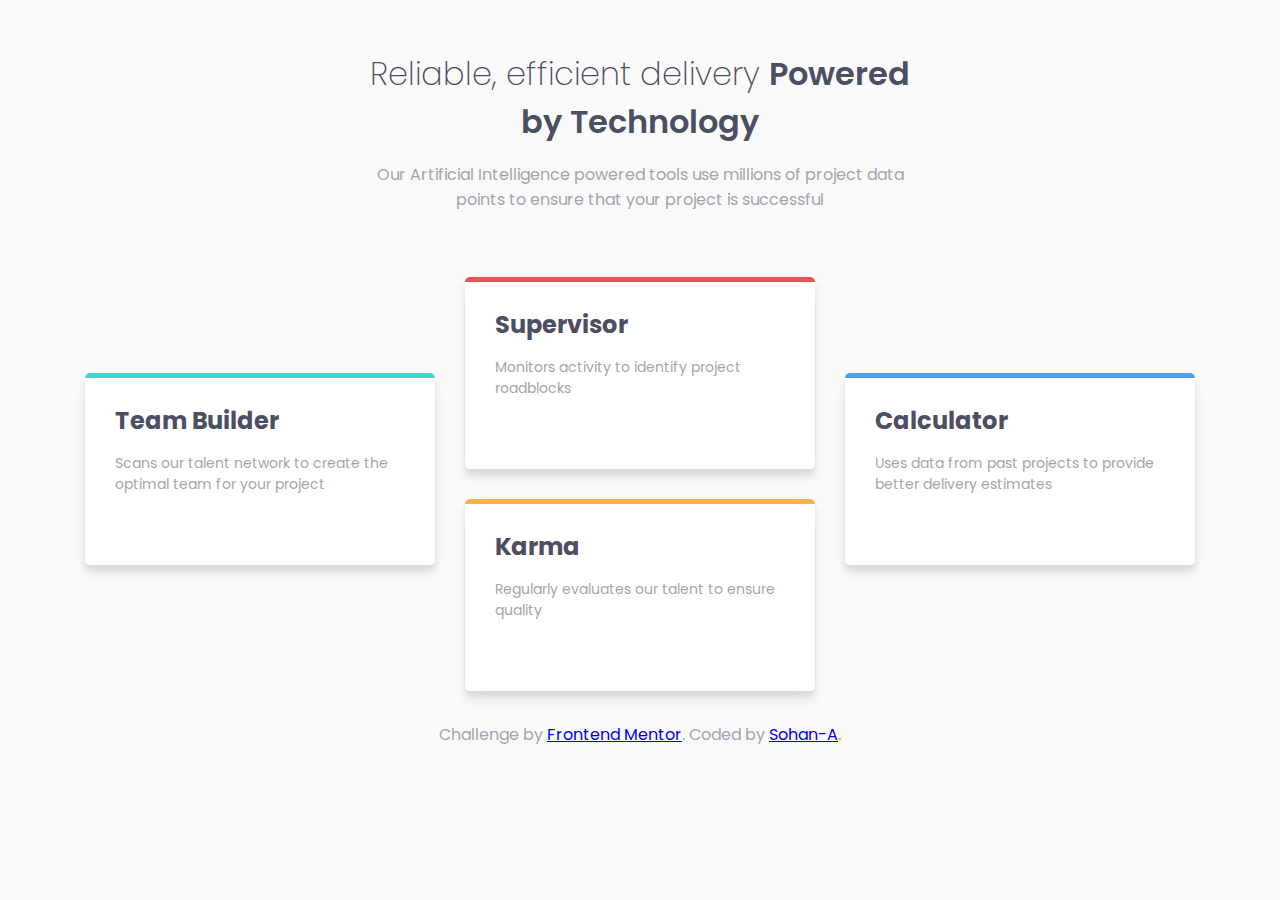
==== four-card-feature-section-master/index.html @ a177b5c6 "Added Four-card-feature-section-project" ====
<!DOCTYPE html>
<html lang="en">

<head>
  <meta charset="UTF-8">
  <meta name="viewport" content="width=device-width, initial-scale=1.0">
  <!-- displays site properly based on user's device -->

  <link rel="icon" type="image/png" sizes="32x32" href="./images/favicon-32x32.png">

  <title>Frontend Mentor | Four card feature section</title>
  <link rel="stylesheet" href="styles.css">

  <!-- Feel free to remove these styles or customise in your own stylesheet 👍 -->

</head>

<body>
  <header>
    <h1>Reliable, efficient delivery
      <span class="strong">Powered by Technology</span></h1>
    <p> Our Artificial Intelligence powered tools use millions of project data points
      to ensure that your project is successful</p>
  </header>
  <div class="container">
    <div class="box box-cyan box-push">
      <h2>Team Builder</h3>
        <p>Scans our talent network to create the optimal team for your project</p>
        <img src="/images/icon-team-builder.svg" alt="">
    </div>
    <div class="box box-red">
      <h2>Supervisor</h3>
        <p>Monitors activity to identify project roadblocks</p>
        <img src="/images/icon-supervisor.svg" alt="">
    </div>
    <div class="box box-blue box-push">
      <h2>Calculator</h3>
        <p>Uses data from past projects to provide better delivery estimates</p>
        <img src="/images//icon-calculator.svg" alt="">
    </div>
    <div class="box box-orange">
      <h2>Karma</h3>
        <p>Regularly evaluates our talent to ensure quality</p>
        <img src="/images/icon-karma.svg" alt="">
    </div>

  </div>
  <footer>
    <p>
      Challenge by <a href="https://www.frontendmentor.io?ref=challenge" target="_blank">Frontend Mentor</a>.
      Coded by <a href="#">Sohan-A</a>.
    </p>
  </footer>
</body>

</html>
---- four-card-feature-section-master/styles.css ----
@import url("https://fonts.googleapis.com/css2?family=Poppins:wght@200;400;600&display=swap");
* {
  box-sizing: border-box;
}
body {
  background-color: hsl(0, 0%, 98%);
  font-family: "Poppins", sans-serif;
  color: hsl(234, 12%, 34%)
}
header {
  margin: 50px auto;
  max-width: 550px;
  text-align: center;
}
h1 {
  font-weight: 200;
  margin: 0;
}
span.strong {
  font-weight: 600;
}
p {
  color: hsl(229, 6%, 66%);
}
footer {
  text-align: center;
}
.container {
  display: flex;
  margin: 0 auto;
  flex-wrap: wrap;
  justify-content: center;
  max-width: 1140px;
}
.box {
  background-color: #fff;
  padding: 30px;
  width: 350px;
  margin: 15px;
  position: relative;
  overflow: hidden;
  box-shadow: 0 10px 20px rgba(0, 0, 0, 0.05), 0 6px 6px rgba(0, 0, 0, 0.1);
  border-radius: 5px;
}
.box::after{
    content: '';
    background-color: purple;
    position: absolute;
    top: 0;
    left: 0;
    height: 5px;
    width: 100%;
}
.box-blue::after{
    background-color: hsl(212, 86%, 64%)
}
.box-red::after{
    background-color: hsl(0, 78%, 62%)
}
.box-orange::after{
    background-color: hsl(34, 97%, 64%)
}
.box-cyan::after{
    background-color: hsl(180, 62%, 55%)
}
.box h2 {
  margin: 0;
  font-weight: 400px;
}
.box p{
    font-size: 14px;
    margin: 15px 0 40px;
}
.box img {
  display: block;
  margin-left: auto;
}
.box-push{
    transform: translateY(50%);
}
@media (max-width: 775px) {
    .box-push{
        transform: translateY(0);
    }
}
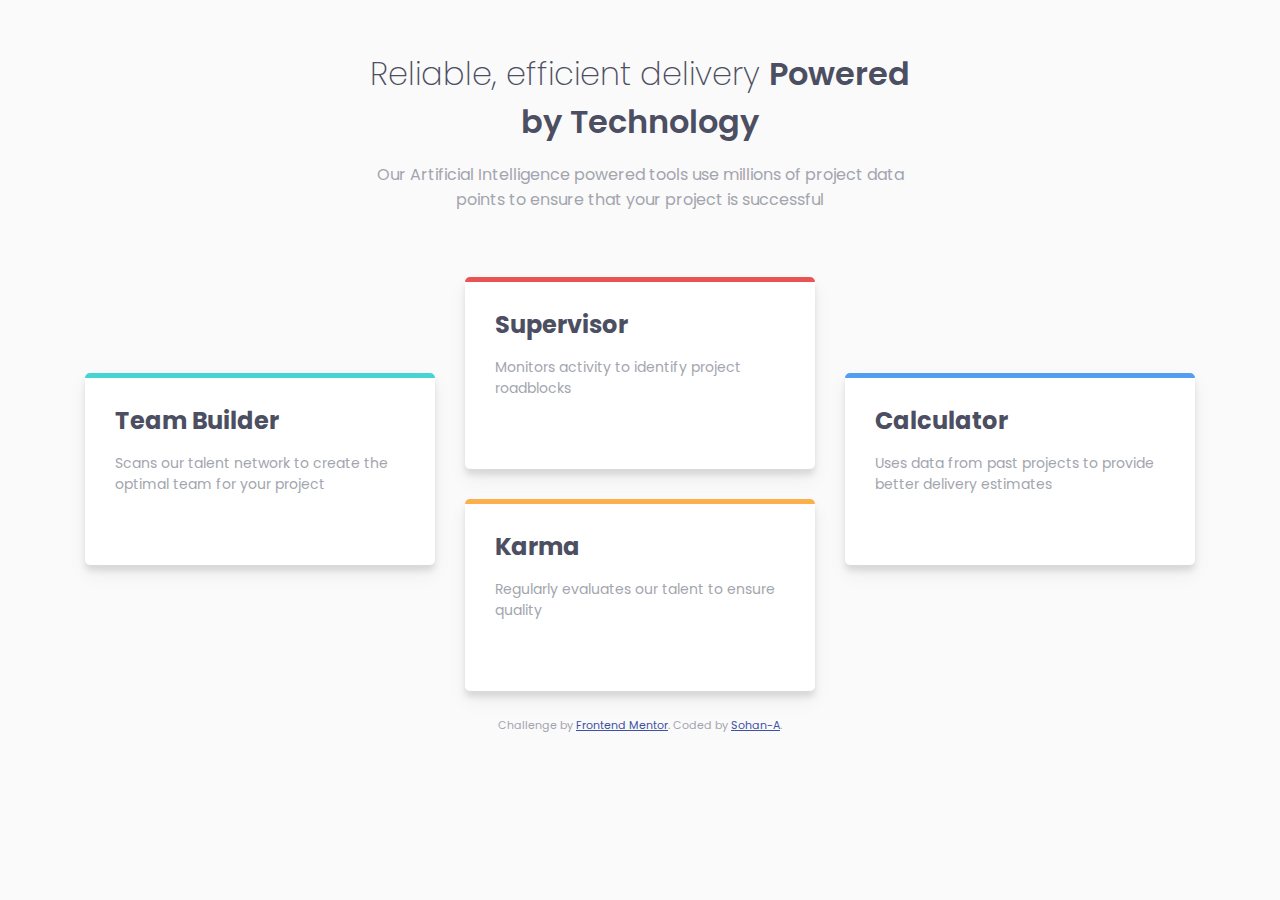
==== commit c702e710: "Sign-up-form" ====
--- a/four-card-feature-section-master/index.html
+++ b/four-card-feature-section-master/index.html
@@ -12,6 +12,16 @@
   <link rel="stylesheet" href="styles.css">
 
   <!-- Feel free to remove these styles or customise in your own stylesheet 👍 -->
+  <style>
+    .attribution {
+      font-size: 11px;
+      text-align: center;
+    }
+
+    .attribution a {
+      color: hsl(228, 45%, 44%);
+    }
+  </style>
 
 </head>
 
@@ -45,10 +55,10 @@
     </div>
 
   </div>
-  <footer>
+  <footer class="attribution">
     <p>
       Challenge by <a href="https://www.frontendmentor.io?ref=challenge" target="_blank">Frontend Mentor</a>.
-      Coded by <a href="#">Sohan-A</a>.
+      Coded by <a href="https://github.com/sohanagashimani/Frontend-Mentor-challenges">Sohan-A</a>.
     </p>
   </footer>
 </body>
